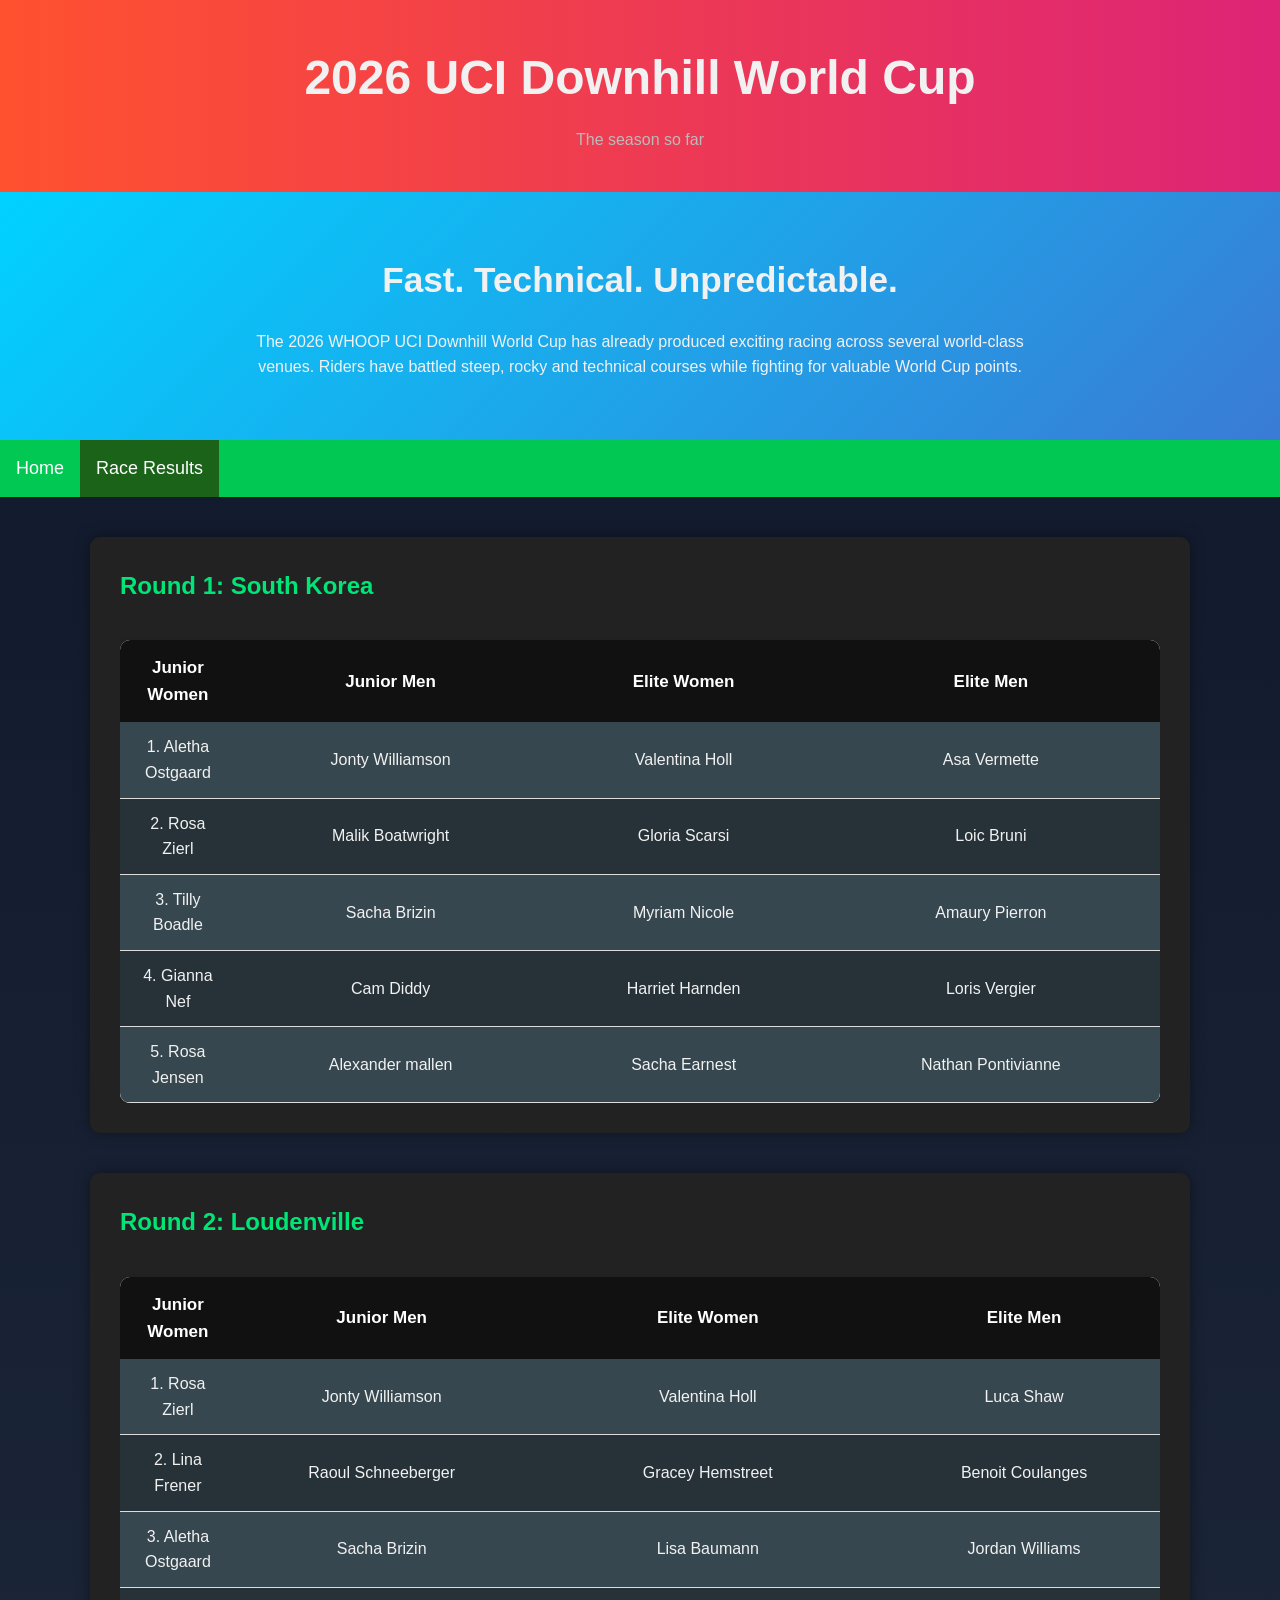
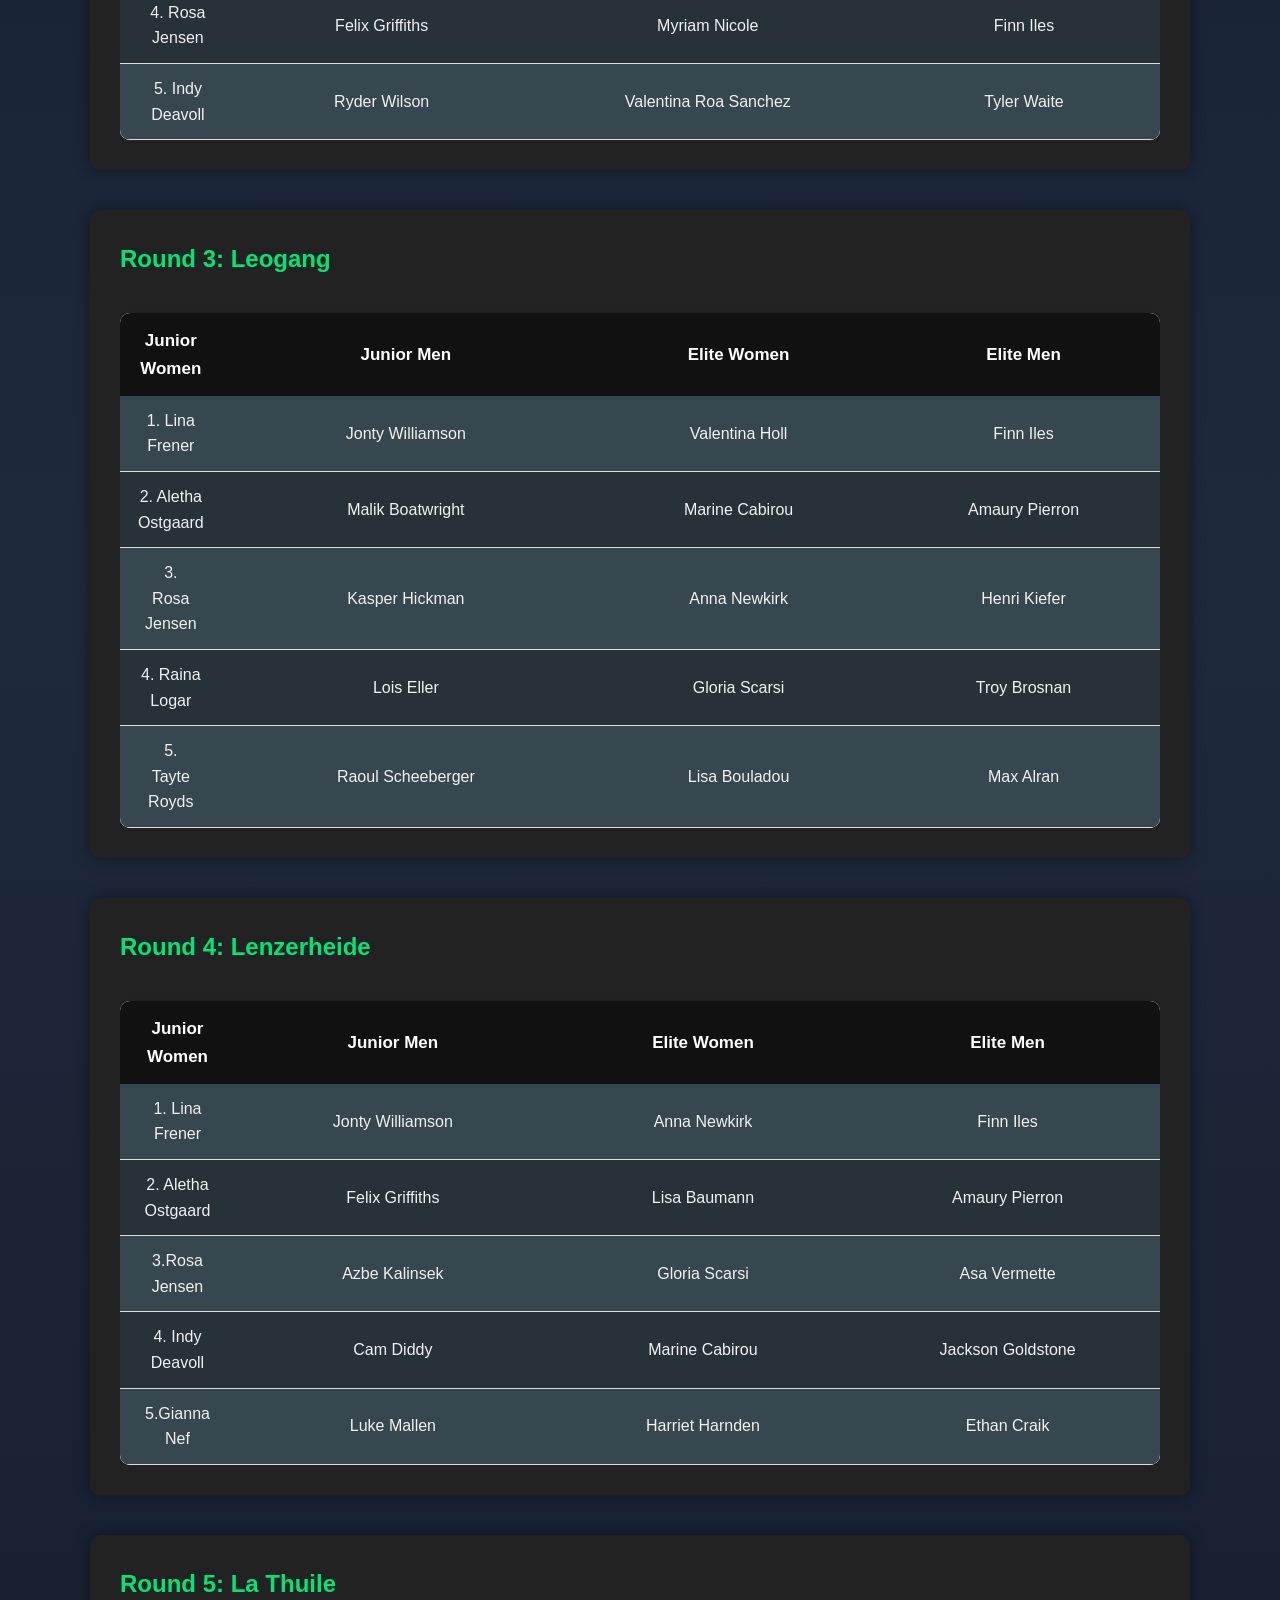
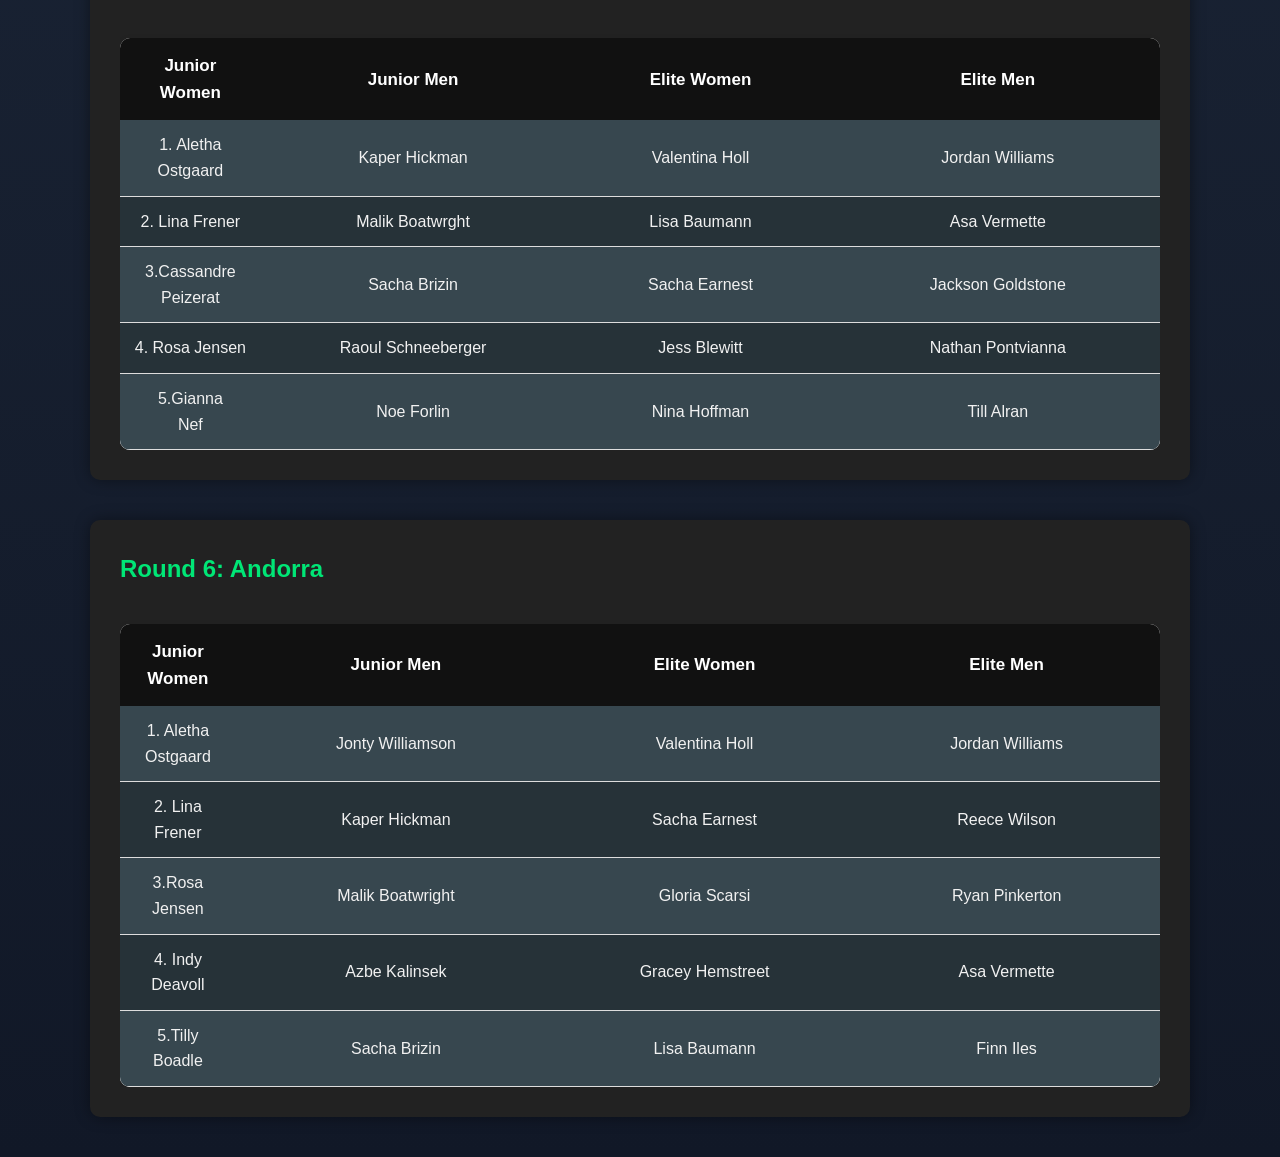
==== page_2.html @ 18d2cecb "added imagtestes an another page" ====
<!DOCTYPE html>
<html lang="en">
<head>
    <meta charset="UTF-8">
    <meta name="viewport" content="width=device-width, initial-scale=1.0">
    <title>2026 UCI Downhill World Cup</title>
    <link rel="stylesheet" href="hugh.css">
</head>
<body>

<header>
    <h1>2026 UCI Downhill World Cup</h1>
    <p>The season so far</p>
</header>

<section class="hero">
    <h2>Fast. Technical. Unpredictable.</h2>
    <p>
        The 2026 WHOOP UCI Downhill World Cup has already produced exciting
        racing across several world-class venues. Riders have battled steep,
        rocky and technical courses while fighting for valuable World Cup points.
    </p>
</section>
<nav>
    <ul>
        <li><a href="index.html">Home</a></li>
        <li><a class="active"  href="page_2.html">Race Results</a></li>
    </ul>
</nav>
<section class="card">
    <h2>Round 1: South Korea</h2>

    <div class="table-container">
        <table class="results-table">
        <tr>
            <th>Junior Women</th>
            <th>Junior Men</th>
            <th>Elite Women</th>
            <th>Elite Men</th>
        </tr>

        <tr>
            <td>1. Aletha Ostgaard</td>
            <td>Jonty Williamson</td>
            <td>Valentina Holl</td>
            <td>Asa Vermette</td>
        </tr>

        <tr>
            <td>2. Rosa Zierl</td>
            <td>Malik Boatwright</td>
            <td>Gloria Scarsi</td>
            <td>Loic Bruni</td>
        </tr>

        <tr>
            <td>3. Tilly Boadle</td>
            <td>Sacha Brizin</td>
            <td>Myriam Nicole</td>
            <td>Amaury Pierron</td>
        </tr>

        <tr>
            <td>4. Gianna Nef</td>
            <td>Cam Diddy</td>
            <td>Harriet Harnden</td>
            <td>Loris Vergier</td>
        </tr>

        <tr>
            <td>5. Rosa Jensen</td>
            <td>Alexander mallen</td>
            <td>Sacha Earnest</td>
            <td>Nathan Pontivianne</td>
        </tr>
    </table>
</div>
</section>

<section class="card">
    <h2>Round 2: Loudenville</h2>

    <div class="table-container">
        <table class="results-table">
        <tr>
            <th>Junior Women</th>
            <th>Junior Men</th>
            <th>Elite Women</th>
            <th>Elite Men</th>
        </tr>

        <tr>
            <td>1. Rosa Zierl</td>
            <td>Jonty Williamson</td>
            <td>Valentina Holl</td>
            <td>Luca Shaw</td>
        </tr>

        <tr>
            <td>2. Lina Frener</td>
            <td>Raoul Schneeberger</td>
            <td>Gracey Hemstreet</td>
            <td>Benoit Coulanges</td>
        </tr>

        <tr>
            <td>3. Aletha Ostgaard</td>
            <td>Sacha Brizin</td>
            <td>Lisa Baumann</td>
            <td>Jordan Williams</td>
        </tr>

        <tr>
            <td>4. Rosa Jensen</td>
            <td>Felix Griffiths</td>
            <td>Myriam Nicole</td>
            <td>Finn Iles</td>
        </tr>

        <tr>
            <td>5. Indy Deavoll</td>
            <td>Ryder Wilson</td>
            <td>Valentina Roa Sanchez</td>
            <td>Tyler Waite</td>
        </tr>
    </table>
</div>
</section>

<section class="card">
    <h2>Round 3: Leogang</h2>

    <div class="table-container">
        <table class="results-table">
        <tr>
            <th>Junior Women</th>
            <th>Junior Men</th>
            <th>Elite Women</th>
            <th>Elite Men</th>
        </tr>

        <tr>
            <td>1. Lina Frener</td>
            <td>Jonty Williamson</td>
            <td>Valentina Holl</td>
            <td>Finn Iles</td>
        </tr>

        <tr>
            <td>2. Aletha Ostgaard</td>
            <td>Malik Boatwright</td>
            <td>Marine Cabirou</td>
            <td>Amaury Pierron</td>
        </tr>

        <tr>
            <td>3. Rosa Jensen</td>
            <td>Kasper Hickman</td>
            <td>Anna Newkirk</td>
            <td>Henri Kiefer</td>
        </tr>

        <tr>
            <td>4. Raina Logar</td>
            <td>Lois Eller</td>
            <td>Gloria Scarsi</td>
            <td>Troy Brosnan</td>
        </tr>

        <tr>
            <td>5. Tayte Royds</td>
            <td>Raoul Scheeberger</td>
            <td>Lisa Bouladou</td>
            <td>Max Alran</td>
        </tr>
    </table>
</div>
</section>

<section class="card">
    <h2>Round 4: Lenzerheide</h2>

    <div class="table-container">
        <table class="results-table">
        <tr>
            <th>Junior Women</th>
            <th>Junior Men</th>
            <th>Elite Women</th>
            <th>Elite Men</th>
        </tr>

        <tr>
            <td>1. Lina Frener</td>
            <td>Jonty Williamson</td>
            <td>Anna Newkirk</td>
            <td>Finn Iles</td>
        </tr>

        <tr>
            <td>2. Aletha Ostgaard</td>
            <td>Felix Griffiths</td>
            <td>Lisa Baumann</td>
            <td>Amaury Pierron</td>
        </tr>

        <tr>
            <td>3.Rosa Jensen</td>
            <td>Azbe Kalinsek</td>
            <td>Gloria Scarsi</td>
            <td>Asa Vermette</td>
        </tr>

        <tr>
            <td>4. Indy Deavoll</td>
            <td>Cam Diddy</td>
            <td>Marine Cabirou</td>
            <td>Jackson Goldstone</td>
        </tr>

        <tr>
            <td>5.Gianna Nef</td>
            <td>Luke Mallen</td>
            <td>Harriet Harnden</td>
            <td>Ethan Craik</td>
        </tr>
    </table>
</div>
</section>

<section class="card">
    <h2>Round 5: La Thuile</h2>

    <div class="table-container">
        <table class="results-table">
        <tr>
            <th>Junior Women</th>
            <th>Junior Men</th>
            <th>Elite Women</th>
            <th>Elite Men</th>
        </tr>

        <tr>
            <td>1. Aletha Ostgaard</td>
            <td>Kaper Hickman</td>
            <td>Valentina Holl</td>
            <td>Jordan Williams</td>
        </tr>

        <tr>
            <td>2. Lina Frener</td>
            <td>Malik Boatwrght</td>
            <td>Lisa Baumann</td>
            <td>Asa Vermette</td>
        </tr>

        <tr>
            <td>3.Cassandre Peizerat</td>
            <td>Sacha Brizin</td>
            <td>Sacha Earnest</td>
            <td>Jackson Goldstone</td>
        </tr>

        <tr>
            <td>4. Rosa Jensen</td>
            <td>Raoul Schneeberger</td>
            <td>Jess Blewitt</td>
            <td>Nathan Pontvianna</td>
        </tr>

        <tr>
            <td>5.Gianna Nef</td>
            <td>Noe Forlin</td>
            <td>Nina Hoffman</td>
            <td>Till Alran</td>
        </tr>
    </table>
</div>
</section>

<section class="card">
    <h2>Round 6: Andorra</h2>

    <div class="table-container">
        <table class="results-table">
        <tr>
            <th>Junior Women</th>
            <th>Junior Men</th>
            <th>Elite Women</th>
            <th>Elite Men</th>
        </tr>

        <tr>
            <td>1. Aletha Ostgaard</td>
            <td>Jonty Williamson</td>
            <td>Valentina Holl</td>
            <td>Jordan Williams</td>
        </tr>

        <tr>
            <td>2. Lina Frener</td>
            <td>Kaper Hickman</td>
            <td>Sacha Earnest</td>
            <td>Reece Wilson</td>
        </tr>

        <tr>
            <td>3.Rosa Jensen</td>
            <td>Malik Boatwright</td>
            <td>Gloria Scarsi</td>
            <td>Ryan Pinkerton</td>
        </tr>

        <tr>
            <td>4. Indy Deavoll </td>
            <td>Azbe Kalinsek</td>
            <td>Gracey Hemstreet</td>
            <td>Asa Vermette</td>
        </tr>

        <tr>
            <td>5.Tilly Boadle</td>
            <td>Sacha Brizin</td>
            <td>Lisa Baumann</td>
            <td>Finn Iles</td>
        </tr>
    </table>
</div>
</section>

</body>
</html>
---- hugh.css ----
/* Universal selector (*) applies these styles to every single element on the page */
* { 
  /* Removes default browser outer spacing from all elements */
  margin: 0; 
  /* Removes default browser inner spacing from all elements */
  padding: 0; 
  /* Includes padding and borders within the total width/height of elements for predictable layouts */
  box-sizing: border-box;  
  /* Sets the fallback font stack, prioritizing Arial, then Helvetica, then any generic sans-serif font */
  font-family: Arial, Helvetica, sans-serif; 
}

/* Target the body element to apply base styles across the entire visible webpage */
body {
  /* Sets the webpage background colour to a very dark gray/near-black (#111) */
  background: #111;
  
  /* Sets the default text colour to white for high contrast against the dark background */
  color: white;
  
  /* Sets text line spacing to 1.6 times the font size to improve readability and flow */
  line-height: 1.6;
}

/* Targets the header element, usually found at the top of the webpage */
header {
  /* Sets the header background to a dark charcoal gray (#1e1e1e) */
  background: #1f1f1f;
  
  /* Aligns all inline content, like text and images, horizontally to the middle */
  text-align: center;
  
  /* Adds 40 pixels of internal spacing on all four sides of the header content */
  padding: 40px;
  
  /* Adds a thick, 5-pixel solid bright green (#00c853) border at the bottom edge */

}

/* Targets h1 elements only when they are located inside a header element */
header h1 {
  /* Sets the font size to 3 times the size of the root HTML element's font size */
  font-size: 3rem;
}

/* Targets paragraph elements only when they are located inside a header element */
header p {
  /* Sets the paragraph text colour to a light, muted gray (#bbbbbb) */
  color: #bbbbbb;
  
  /* Adds 10 pixels of empty outer space above the paragraph to separate it from the heading */
  margin-top: 10px;
}

nav {
  text-align: center;
  background: linear-gradient(90deg, #00c853, #00c853);
}
ul {
  list-style-type: none;
  margin: 0;
  padding: 0;
  overflow: hidden;
  
}

ul li {
  float: left;
}

ul li a {
  display: block;
  color: white;
  text-align: center;
  padding: 14px 16px;
  text-decoration: none;
}

ul li a:hover {
  background-color: #1a6318;
}
.active {
  background-color:#1a6318;

}
a {
  color: white;
  font-size: large;
}

/* Targets any HTML element assigned the class name "hero" */
.hero {
  /* Aligns all inline elements and text horizontally to the center of the hero section */
  text-align: center;
  
  /* Adds 60 pixels of vertical padding (top/bottom) and 20 pixels of horizontal padding (left/right) */
  padding: 60px 20px;
  
  /* Creates a smooth diagonal background gradient blending from bright green (#00c853) to deep teal (#00695c) */
  background: linear-gradient(135deg, #00c853, #00695c);
}

/* Targets h2 elements only when they are located inside an element with the class "hero" */
.hero h2 {
  /* Sets the font size to 2.2 times the base size of the root HTML element */
  font-size: 2.2rem;
  
  /* Adds 20 pixels of empty outer space below the heading to push down following elements */
  margin-bottom: 20px;
}

/* Targets paragraph elements only when they are located inside an element with the class "hero" */
.hero p {
  /* Restricts the text container from expanding past a maximum width of 800 pixels */
  max-width: 800px;
  
  /* Automatically calculates and splits remaining page margin equally to center the element horizontally */
  margin: auto;
}

/* Targets any HTML element assigned the class name "card" */
.card {
  /* Sets the card's width to 90% of its parent container, keeping it fluid on small screens */
  width: 90%;
  
  /* Prevents the card from stretching wider than 1200 pixels on large screens */
  max-width: 1100px;
  
  /* Adds 30 pixels of space at the top and bottom, and automatically centers the card horizontally */
  margin: 40px auto;
  
  /* Sets the card background to a dark gray (#222) that stands out slightly from your #111 body */
  background: #222;
  
  /* Adds 25 pixels of internal breathing room between the card edges and its content */
  padding: 30px;
  
  /* Rounds the sharp corners of the card with a smooth 10-pixel radius */
  border-radius: 10px;
  
  /* Applies a subtle, soft black shadow around the card to give it realistic depth and lift */
  box-shadow: 0 0 15px rgba(0, 0, 0, 0.4);
  
}

/* Targets h2 elements only when they are located inside an element with the class "card" */
.card h2 {
  /* Sets the heading text colour to a vivid neon green (#00e676) for strong visibility */
  color: #00e676;
  
  /* Adds 15 pixels of empty outer space below the heading to separate it from the card content */
  margin-bottom: 15px;
}

/* Targets unordered list elements only when they are located inside an element with the class "card" */
.card ul {
  /* Adds 20 pixels of empty outer space to the left side of the list container */
  margin-left: 20px;
  margin-right: 20px;
}

/* Targets any HTML element assigned the class name "grid" */
.grid {
  /* Activates CSS Grid Layout to position child elements in a flexible row-and-column layout */
  display: grid;
  
  /* Creates a fully responsive column layout that automatically wraps items without using media queries */
  grid-template-columns: repeat(auto-fit, minmax(250px, 1fr));
  
  /* Adds a 20-pixel gap between the columns and rows to prevent elements from touching */
  gap: 20px;
  
  /* Adds 20 pixels of empty outer space above the grid layout container */
  margin-top: 20px;
}

/* Targets any HTML element assigned the class name "box" */
.box {
  /* Sets the container background to a medium dark gray (#333) */
  background: #333;
  
  /* Adds 20 pixels of internal breathing room on all four sides of the box content */
  padding: 20px;
  
  /* Rounds the sharp corners of the box with a smooth 8-pixel radius */
  border-radius: 8px;
  
  /* Aligns all inline content, like text or small icons inside the box, horizontally to the middle */
  text-align: center;
}

/* Targets h3 elements only when they are located inside an element with the class "box" */
.box h3 {
  /* Sets the heading text colour to a vivid neon green (#00e676) for strong visibility */
  color: #00e676;
  
  /* Adds 10 pixels of empty outer space below the heading to separate it from the content */
  margin-bottom: 10px;
}

/* Targets the footer element, which sits at the very bottom of the webpage */
footer {
  /* Aligns all text and inline content horizontally to the middle of the footer */
  text-align: center;
  
  /* Adds 25 pixels of internal breathing room on all four sides of the footer content */
  padding: 25px;
  
  /* Adds 40 pixels of empty outer space above the footer to push it away from content blocks */
  margin-top: 40px;
  
  /* Sets the footer background to a dark charcoal gray (#1a1a1a) */
  background: #1a1a1a;
  
  /* Sets the text colour to a muted gray (#888) to keep copyright info low-profile */
  color: #888;
}

/* Target the body element to apply base styles across the entire visible webpage */
body {
  /* Creates a smooth vertical background gradient blending dark slate shades into near-black */
  background: linear-gradient(180deg, #0f172a, #1e293b, #111827);
  
  /* Sets the default text colour to white for high contrast against the dark background gradient */
  color: rgb(241, 241, 241);

}

/* Targets the header element, usually found at the top of the webpage */
header {
  /* Creates a vibrant horizontal background gradient blending from bright orange-red to deep pink */
  background: linear-gradient(90deg, #ff512f, #dd2476);
}

/* Targets any HTML element assigned the class name "hero" */
.hero {
  /* Creates a sleek diagonal background gradient blending from bright cyan (#00d2ff) to deep blue (#3a7bd5) */
  background: linear-gradient(135deg, #00d2ff, #3a7bd5);
}

.hero-image {
  width: 100%;
  max-width: 600px;
  height: auto;
  display: block;
  margin: 0 auto;
  border-radius: 12px; 
  box-shadow: 0 8px 20px rgba(0, 0, 0, 0.2); 
  padding: 25px;
}

/* Targets table header cell (th) elements across the webpage */
th {
  /* Sets the header cell background to a vibrant, high-energy deep orange (#ff5722) */
  background: #ff5722;
  
  /* Sets the header text colour to white for clean contrast against the orange background */
  color: white;
  
  /* Adds 14 pixels of internal breathing space on all four sides of the header text */
  padding: 24px;
 
}

/* Targets standard table data cell (td) elements across the webpage */
td {
  /* Sets the data cell background to a dark blue-gray/slate shade (#263238) */
  background: #263238;
  
  /* Adds 12 pixels of internal breathing space on all four sides of the cell content */
  padding: 12px;
  
  /* Centers all text and inline content horizontally within each table cell */
  text-align: center;
  padding-left: 150px;
  padding-right: 150px;
}

/* Targets standard data cells (td), but only inside even-numbered table rows (tr) */
tr:nth-child(even) td {
  /* Overrides the default cell background with a slightly lighter blue-gray (#37474f) */
  background: #37474f;
  padding-left: 25px;
  padding-right: 25px;
}

/* Targets all data cells (td) inside a table row (tr) only when a user hovers over that row */
tr:hover td {
  /* Changes the row's cell background to your signature vivid bright green (#00c853) */
  background: #00c853;
  
  /* Switches the text colour to black to maintain excellent contrast against the bright green */
  color: black;
  
  /* Smoothly animates the colour changes over a duration of 0.3 seconds */
  transition: .3s;
}

/* Targets any HTML element assigned the class name "box" */
.box {
  /* Creates a smooth diagonal background gradient blending from deep purple (#673ab7) to indigo (#3f51b5) */
  background: linear-gradient(135deg, #673ab7, #3f51b5);
}

/* Targets the footer element, which sits at the very bottom of the webpage */
footer {
  /* Sets the footer background to pure black (#000) for a clean, sharp finish */
  background: #000;
  
  /* Sets the text colour to a light gray (#ccc) for crisp readability against black */
  color: #ccc;
}
.race-grid{
  display:grid;
  grid-template-columns:repeat(auto-fit,minmax(260px,1fr));
  gap:20px;
  margin-top:20px;
}

.race-card{
  background:linear-gradient(135deg,#d17316,#ff5722);
  color:white;
  padding:20px;
  border-radius:12px;
  box-shadow:0 8px 20px rgba(0,0,0,.3);
  transition:.3s;
}

.race-card:hover{
  transform:translateY(-8px);
  box-shadow:0 15px 30px rgba(0,0,0,.45);
}

.race-card h3{
  margin-bottom:30px;
  color:#fff176;
}

.race-card p{
  margin:8px 0;
}
.champions{
  display:grid;
  grid-template-columns:repeat(auto-fit,minmax(300px,1fr));
  gap:20px;
  margin-top:25px;
}

.champ-card{
  background:linear-gradient(135deg,#8e24aa,#5e35b1);
  padding:20px;
  border-radius:12px;
  box-shadow:0 8px 18px rgba(0,0,0,.35);
}

.champ-card h3{
  color:#ffd54f;
  margin-bottom:12px;
}

.champ-card ol{
  margin-left:20px;
  line-height:1.8;
}

.champ-card:hover{
  transform:translateY(-5px);
  transition:0.3s;
}
/* ==========================
   Results Tables
========================== */

.table-container {
  width: 100%;
  overflow-x: auto;
}

.results-table {
  width: 100%;
  border-collapse: collapse;
  margin-top: 20px;
  min-width: 650px;
  background: white;
  border-radius: 10px;
  overflow: hidden;
  box-shadow: 0 4px 10px rgba(0,0,0,0.1);
}

.results-table th {
  background: #111;
  color: white;
  padding: 14px;
  text-align: center;
  font-size: 17px;
}

.results-table td {
  padding: 12px 14px;
  border-bottom: 1px solid #ddd;
}

.results-table tr:nth-child(even) {
  background: #f5f5f5;
}

.results-table tr:hover {
  background: #e9f3ff;
}

.results-table td:first-child,
.results-table th:first-child {
  text-align: center;
  width: 70px;
}

@media (max-width: 768px) {

  .results-table {
      min-width: 600px;
  }

}
/* Two images side by side */
.featured-images {
  display: flex;
  justify-content: center;
  gap: 20px;           /* Space between images */
  max-width: 1200px;
  margin: 40px auto;
  padding: 0 20px;
}

.featured-images img {
  width: 50%;
  height: auto;
  border-radius: 12px;
  box-shadow: 0 8px 20px rgba(0, 0, 0, 0.3);
  object-fit: cover;
}
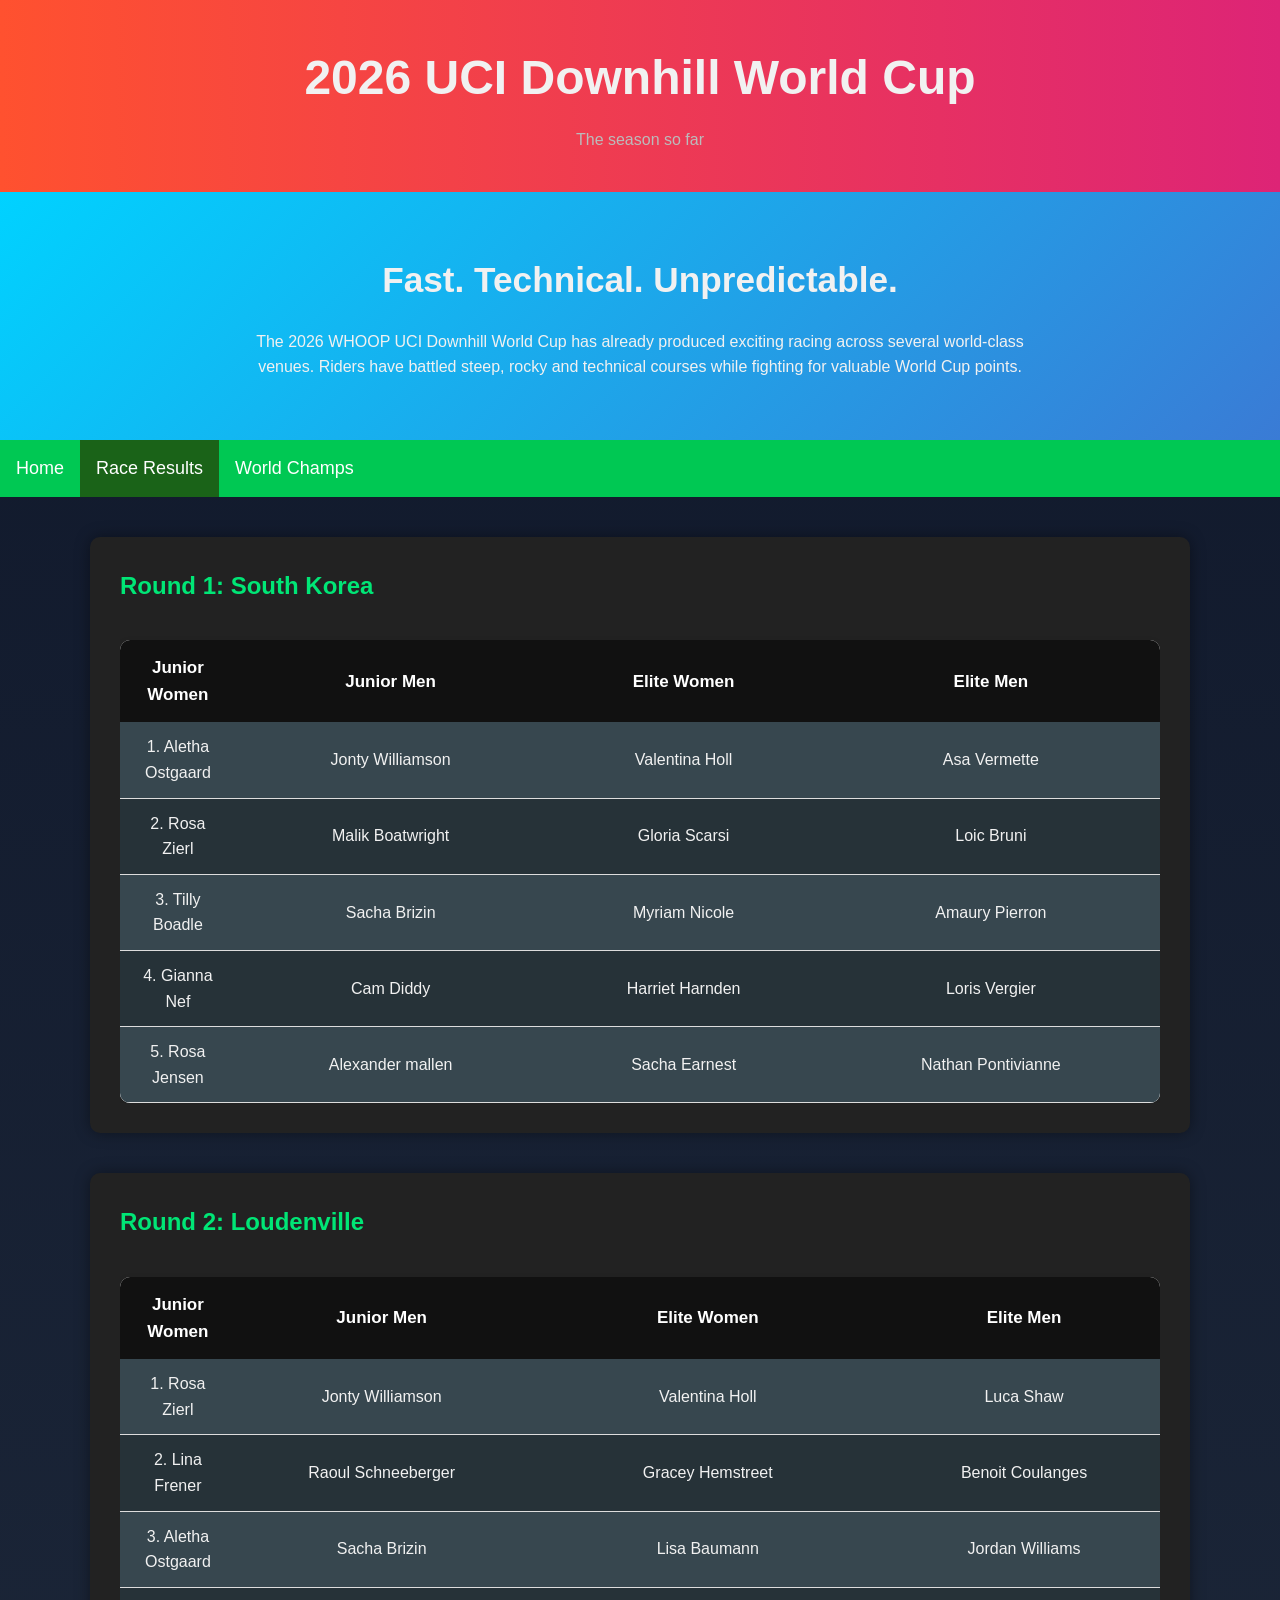
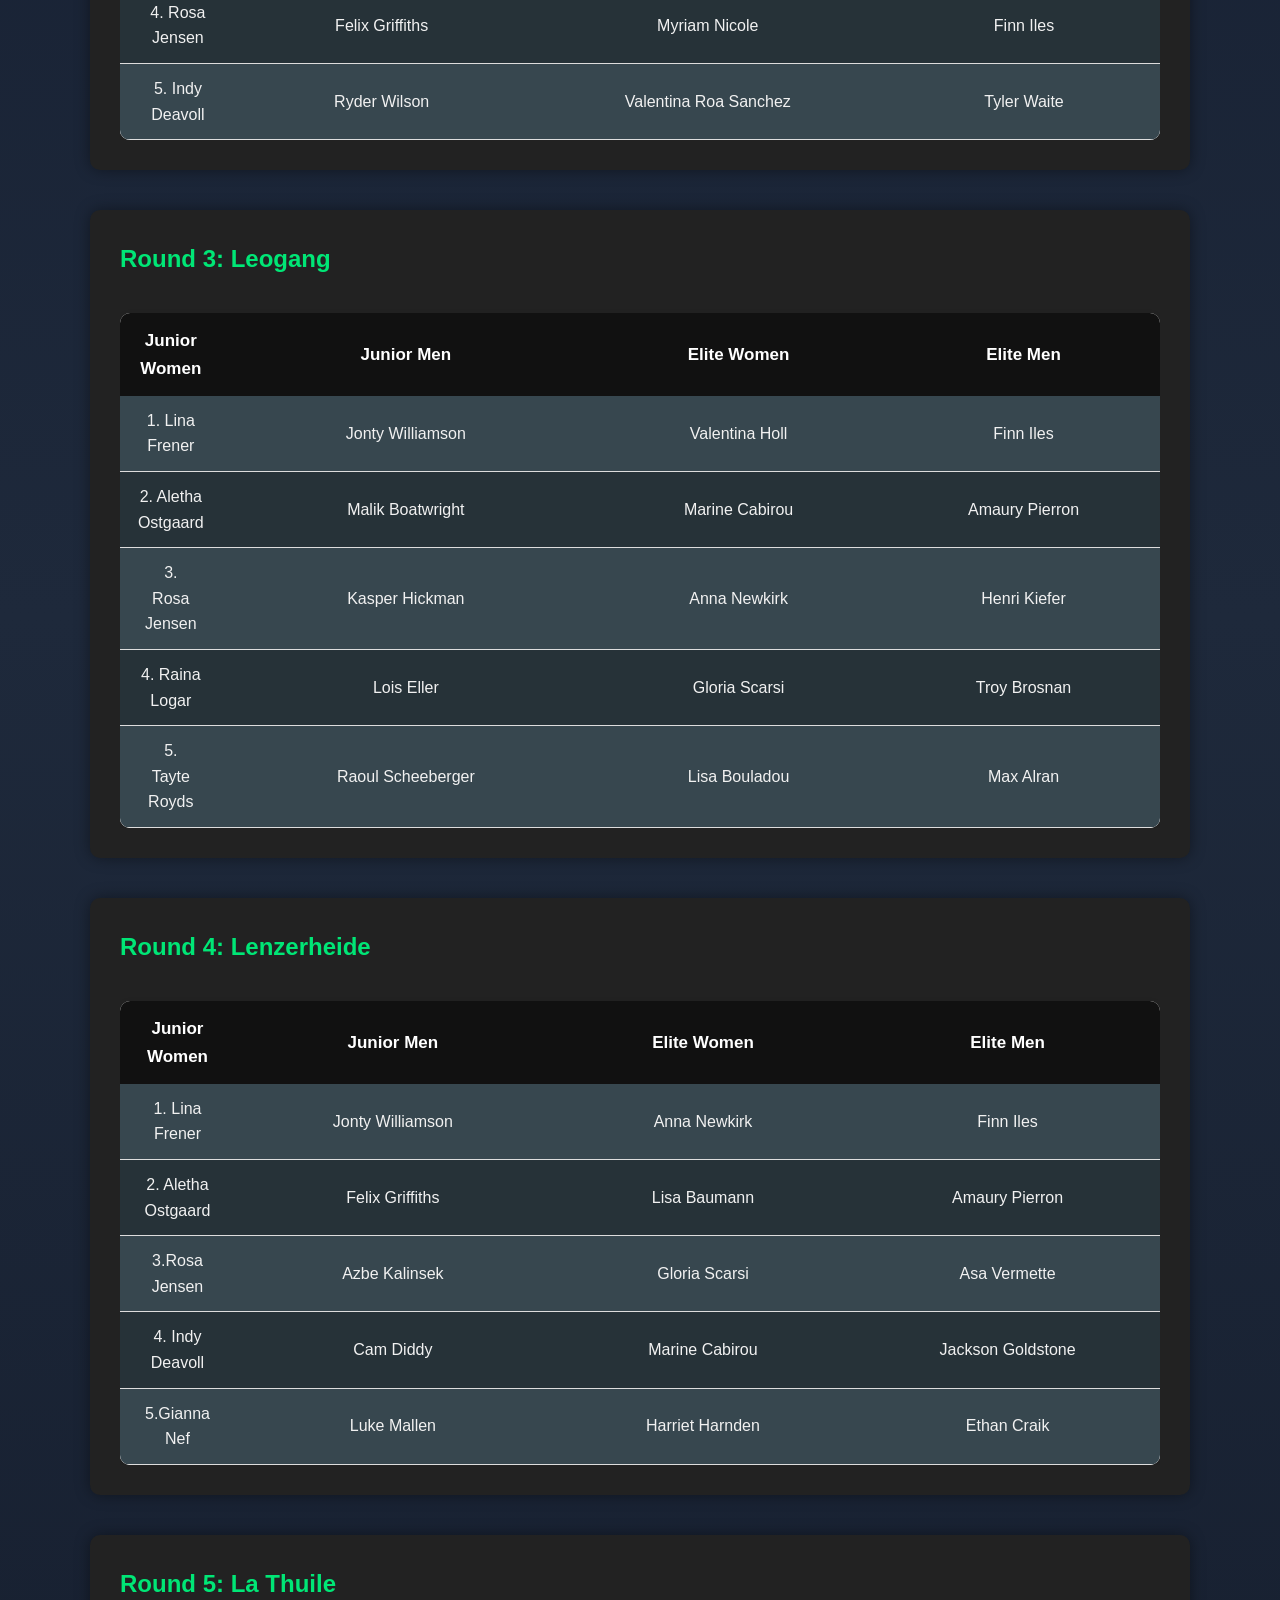
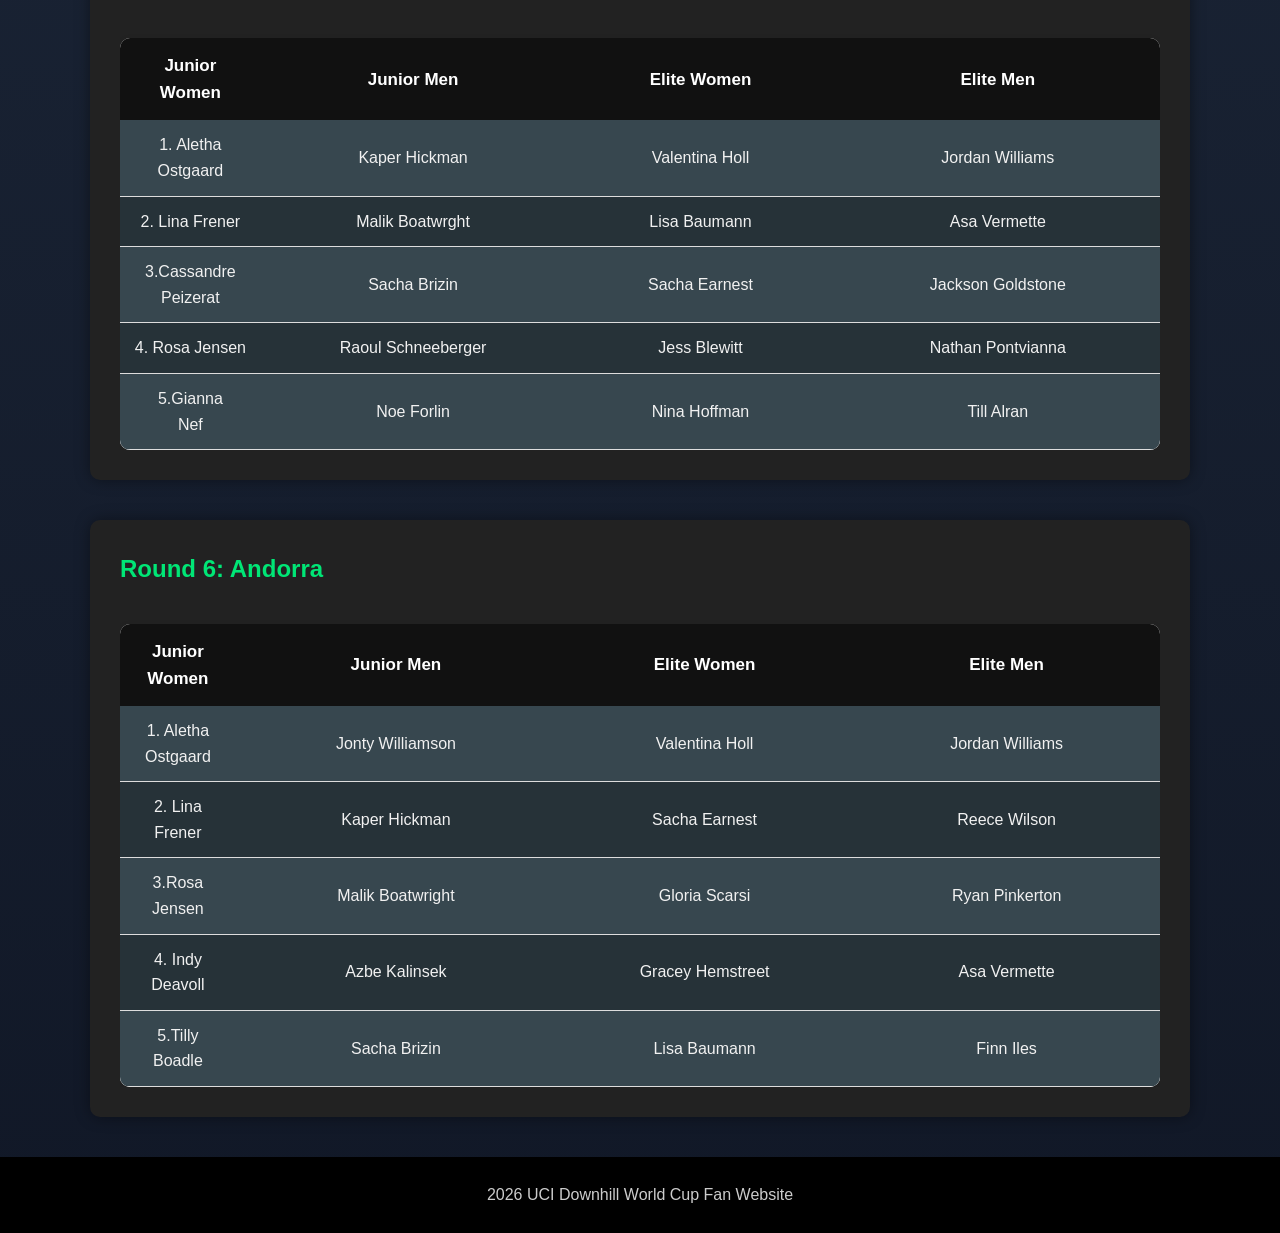
==== commit 3471d30d: "nhhn" ====
--- a/page_2.html
+++ b/page_2.html
@@ -25,6 +25,7 @@
     <ul>
         <li><a href="index.html">Home</a></li>
         <li><a class="active"  href="page_2.html">Race Results</a></li>
+        <li><a href="page_3.html">World Champs</a></li>
     </ul>
 </nav>
 <section class="card">
@@ -327,5 +328,9 @@
 </div>
 </section>
 
+<footer>
+    <p>2026 UCI Downhill World Cup Fan Website</p>
+</footer>
+
 </body>
 </html>
